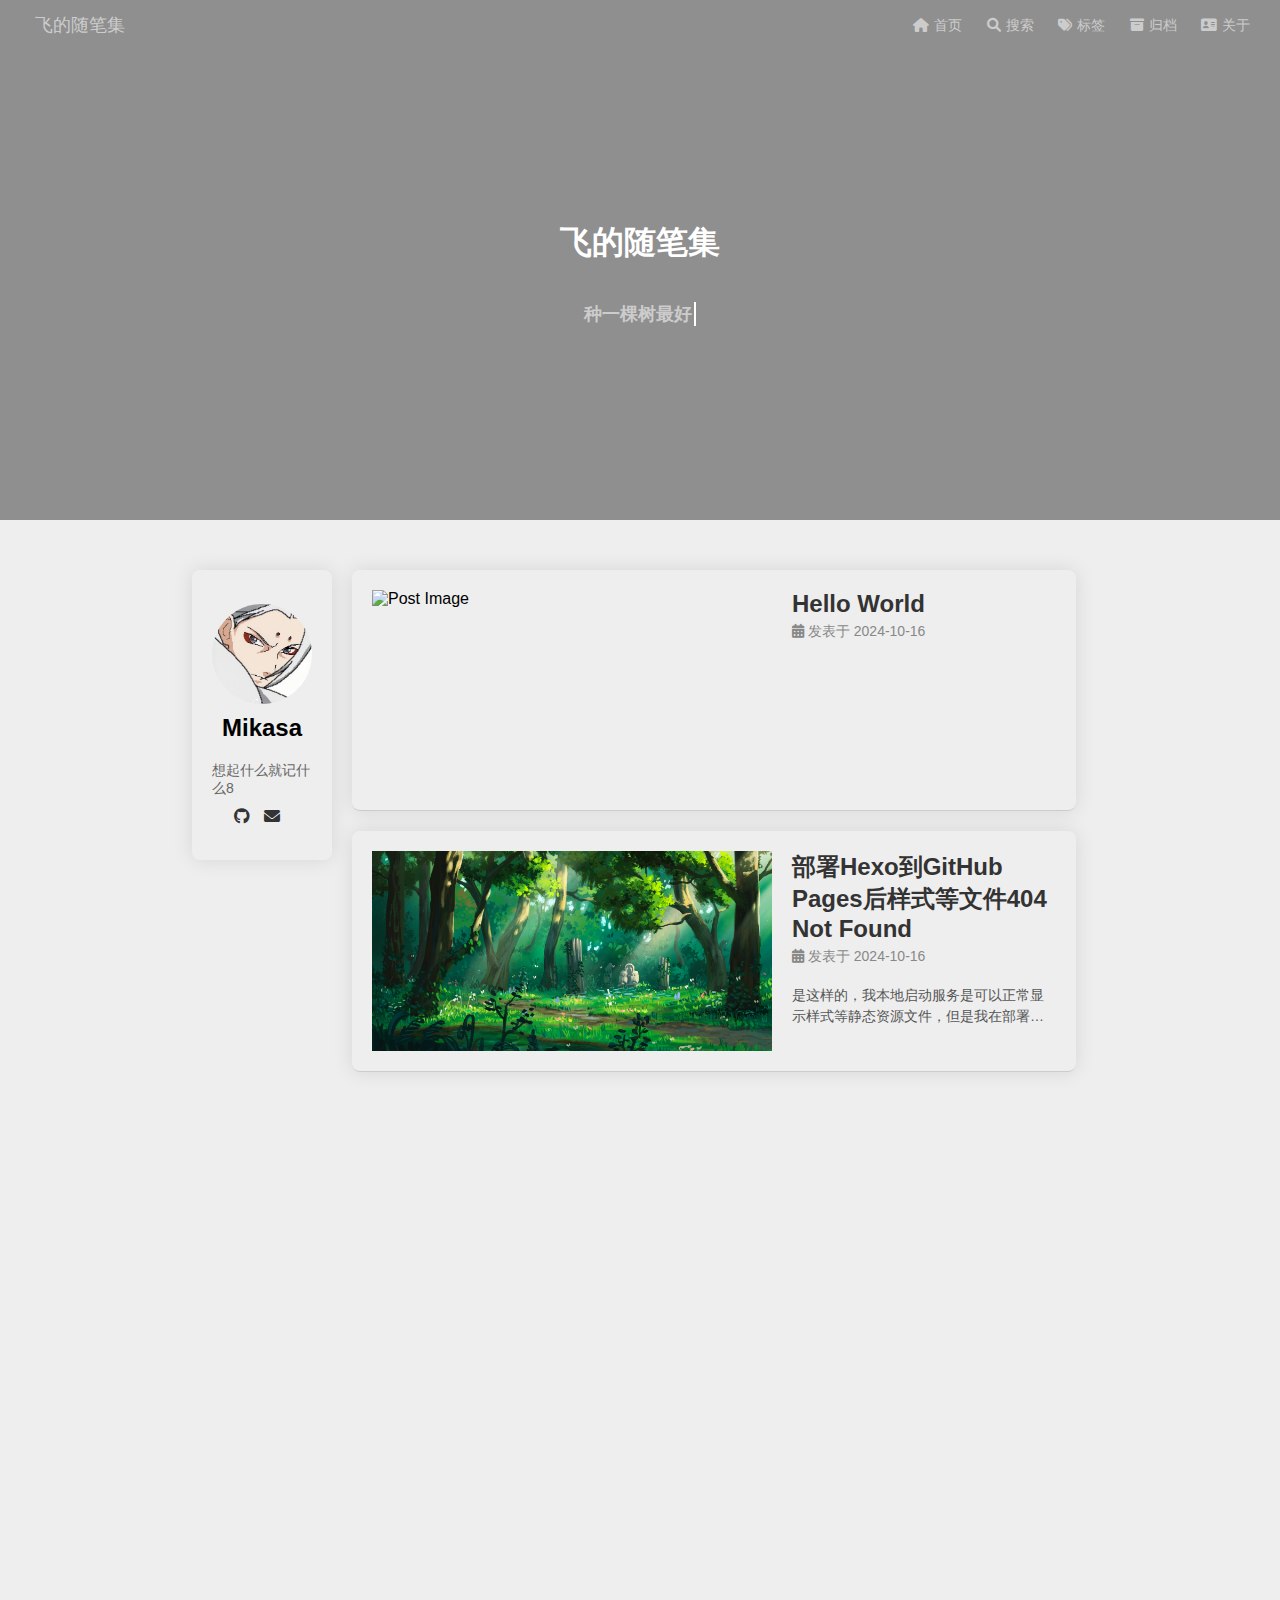
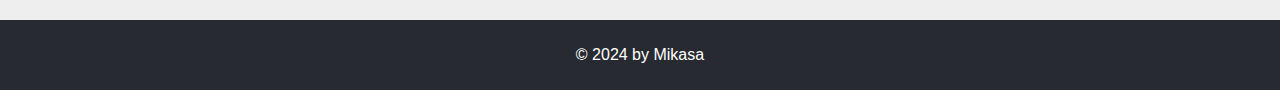
==== archives/index.html @ 3fba9f54 "Site updated: 2024-10-17 23:26:49" ====
<!DOCTYPE html>
<html lang="en">
  <head>
    <meta charset="UTF-8" />
    <meta name="viewport" content="width=device-width, initial-scale=1.0" />
    <title>飞的随笔集</title>
    <link rel="stylesheet" href="https://sunxiaofel.github.io/my-blog/css/style.css" />
    <link
      rel="icon"
      type="image/x-icon"
      href="https://sunxiaofel.github.io/my-blog/favicon.ico"
    />
    <link
      rel="stylesheet"
      href="https://cdnjs.cloudflare.com/ajax/libs/font-awesome/6.0.0-beta3/css/all.min.css"
    />
    <link
      rel="stylesheet"
      href="//cdnjs.cloudflare.com/ajax/libs/highlight.js/11.7.0/styles/default.min.css"
    />
    <script
      async
      src="//cdnjs.cloudflare.com/ajax/libs/highlight.js/11.7.0/highlight.min.js"
    ></script>
  <meta name="generator" content="Hexo 7.3.0"></head>
  <body>
    <header

  style="background-image:  url('https://sunxiaofel.github.io/my-blog/images/banner.png') ;">
  <nav>
    <a href="/" class="leftText">
      飞的随笔集
    </a>
    <div class="nav-bar">
      <a href="/"> <i class="fa-solid fa-house"></i>首页</a>
      <a href="/"><i class="fa-solid fa-magnifying-glass"></i>搜索</a>
      <a href="/"><i class="fa-solid fa-tags"></i>标签</a>
      <a href="/"><i class="fa-solid fa-box-archive"></i>归档</a>
      <a href="/"><i class="fa-solid fa-address-card"></i>关于</a>
      <!-- <a href="/">朋友圈</a> -->
    </div>
  </nav>

  <div class="text">
    <!-- <h1>飞的随笔集</h1> -->
    <h1 class="header-title">
      
            飞的随笔集
              
    </h1>
    <p class="post-date">
      

            
    </p>

    
      <h2 class="typewriter"></h2>
      


  </div>
  <script>
    const texts = [
      "种一棵树最好的时间是十年前 其次是现在",
      "无人扶我青云志 我自踏雪至山巅！",
      "欢迎您来到飞的小🛖",
      "愿你灿烂盛大 人生万路总开花！",
    ];
    const typingSpeed = 150; // 打字速度（毫秒）
    const deletingSpeed = 50; // 删除速度（毫秒）
    let currentTextIndex = 0; // 当前句子索引
    let charIndex = 0; // 当前字符索引
    let isDeleting = false; // 是否正在删除
    const typewriterDiv = document.querySelector(".typewriter");

    function typeWriter() {
      const currentText = texts[currentTextIndex];

      if (!isDeleting) {
        // 打字效果
        if (charIndex < currentText.length) {
          typewriterDiv.classList.remove("blink");
          typewriterDiv.textContent += currentText.charAt(charIndex);
          charIndex++;
          setTimeout(typeWriter, typingSpeed); // 继续打字
        } else {
          // 完成后开始删除
          typewriterDiv.classList.add("blink");
          isDeleting = true;
          setTimeout(typeWriter, 1000); // 等待一秒后开始删除
        }
      } else {
        typewriterDiv.classList.remove("blink");
        // 删除效果
        if (charIndex > 0) {
          typewriterDiv.textContent = currentText.substring(0, charIndex - 1);
          charIndex--;
          setTimeout(typeWriter, deletingSpeed); // 继续删除
        } else {
          typewriterDiv.classList.add("blink");
          // 删除完成，切换到下一句话
          isDeleting = false;
          currentTextIndex = (currentTextIndex + 1) % texts.length; // 循环到下一句话
          setTimeout(typeWriter, 500); // 等待一段时间后重新开始打字
        }
      }
    }

    // 启动打字机效果
    typewriterDiv && typeWriter();
  </script>
</header>

    <main>
      <!-- 左侧个人信息介绍 -->
      <div class="sidebar">
        <img src="https://sunxiaofel.github.io/my-blog/images/avatar.jpg" alt="头像" />
        <h2>Mikasa</h2>
        <p>想起什么就记什么8</p>
        <div class="icons">
          <a href="https://github.com/sunxiaofel" target="_blank"
            ><i class="fab fa-github"></i
          ></a>
          <a href="mailto:sunxiaofei1422@gmail.com"
            ><i class="fas fa-envelope"></i
          ></a>
        </div>
      </div>

      <!-- 右侧帖子展示 -->
      <div class="post-list">
        
        <div class="post">
          <div class="post-image">
            <!-- 这里假设每篇文章的特色图片在post.front-matter中 -->
            
            <img src="https://sunxiaofel.github.io/my-blog/images/hello-world-banner.png" alt="Post Image" />
            
          </div>
          <div class="post-content">
            <h2 class="post-title">
              <a target="_blank" rel="noopener" href="https://sunxiaofel.github.io/my-blog/2024/10/16/hello-world/">Hello World</a>
            </h2>
            <p class="post-date">
              <i class="fa-solid fa-calendar-days"></i>
              发表于 2024-10-16
            </p>
            <p class="post-excerpt"></p>
          </div>
        </div>
        
        <div class="post">
          <div class="post-image">
            <!-- 这里假设每篇文章的特色图片在post.front-matter中 -->
            
            <img src="https://sunxiaofel.github.io/my-blog/images/deploy-hexo-banner.jpg" alt="Post Image" />
            
          </div>
          <div class="post-content">
            <h2 class="post-title">
              <a target="_blank" rel="noopener" href="https://sunxiaofel.github.io/my-blog/2024/10/16/%E9%83%A8%E7%BD%B2Hexo%E5%88%B0Github-Pages%E5%90%8E%E6%A0%B7%E5%BC%8F%E7%AD%89%E6%96%87%E4%BB%B6404-Not-Found/">部署Hexo到GitHub Pages后样式等文件404 Not Found</a>
            </h2>
            <p class="post-date">
              <i class="fa-solid fa-calendar-days"></i>
              发表于 2024-10-16
            </p>
            <p class="post-excerpt">是这样的，我本地启动服务是可以正常显示样式等静态资源文件，但是我在部署到 GitHub Pages 之后使用在线链接访问我的博客之后，控制台出现很多条报错，就是静态资源找不到，那么很有就是根路径配置错误原因造成的。</p>
          </div>
        </div>
        
      </div>
    </main>

    <footer>
  <p>&copy; 2024 by Mikasa</p>
</footer>

    <script src="https://sunxiaofel.github.io/my-blog/js/script.js"></script>
  </body>
</html>
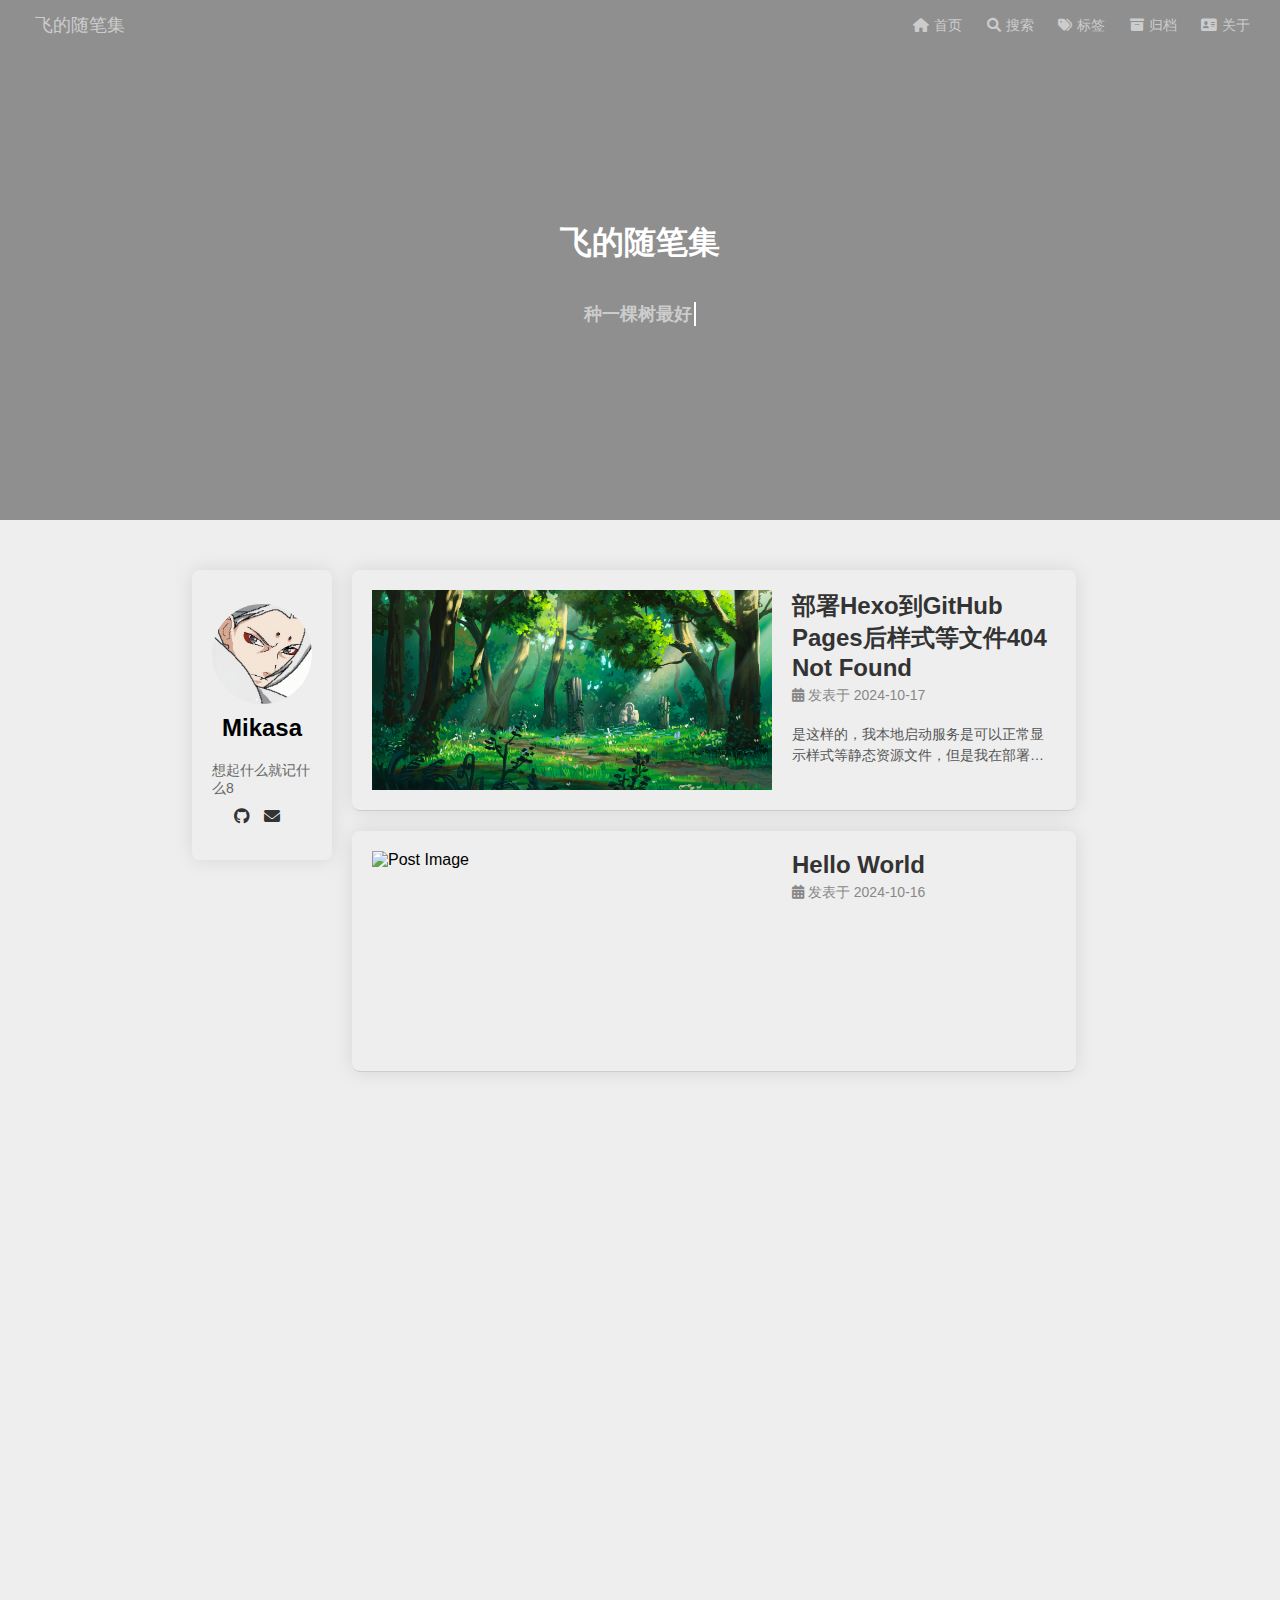
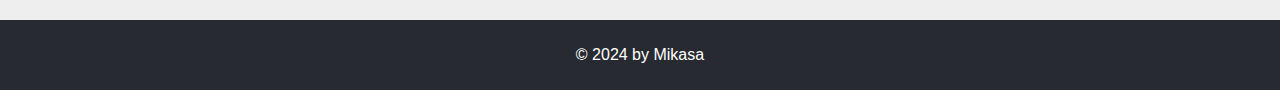
==== commit 9b295b1a: "Site updated: 2024-10-18 10:43:55" ====
--- a/archives/index.html
+++ b/archives/index.html
@@ -14,14 +14,6 @@
       rel="stylesheet"
       href="https://cdnjs.cloudflare.com/ajax/libs/font-awesome/6.0.0-beta3/css/all.min.css"
     />
-    <link
-      rel="stylesheet"
-      href="//cdnjs.cloudflare.com/ajax/libs/highlight.js/11.7.0/styles/default.min.css"
-    />
-    <script
-      async
-      src="//cdnjs.cloudflare.com/ajax/libs/highlight.js/11.7.0/highlight.min.js"
-    ></script>
   <meta name="generator" content="Hexo 7.3.0"></head>
   <body>
     <header
@@ -63,7 +55,7 @@
   <script>
     const texts = [
       "种一棵树最好的时间是十年前 其次是现在",
-      "无人扶我青云志 我自踏雪至山巅！",
+      // "无人扶我青云志 我自踏雪至山巅！",
       "欢迎您来到飞的小🛖",
       "愿你灿烂盛大 人生万路总开花！",
     ];
@@ -135,6 +127,25 @@
           <div class="post-image">
             <!-- 这里假设每篇文章的特色图片在post.front-matter中 -->
             
+            <img src="https://sunxiaofel.github.io/my-blog/images/deploy-hexo-banner.jpg" alt="Post Image" />
+            
+          </div>
+          <div class="post-content">
+            <h2 class="post-title">
+              <a target="_blank" rel="noopener" href="https://sunxiaofel.github.io/my-blog/2024/10/17/%E9%83%A8%E7%BD%B2Hexo%E5%88%B0Github-Pages%E5%90%8E%E6%A0%B7%E5%BC%8F%E7%AD%89%E6%96%87%E4%BB%B6404-Not-Found/">部署Hexo到GitHub Pages后样式等文件404 Not Found</a>
+            </h2>
+            <p class="post-date">
+              <i class="fa-solid fa-calendar-days"></i>
+              发表于 2024-10-17
+            </p>
+            <p class="post-excerpt">是这样的，我本地启动服务是可以正常显示样式等静态资源文件，但是我在部署到 GitHub Pages 之后使用在线链接访问我的博客之后，控制台出现很多条报错，就是静态资源找不到，那么很有就是根路径配置错误原因造成的。</p>
+          </div>
+        </div>
+        
+        <div class="post">
+          <div class="post-image">
+            <!-- 这里假设每篇文章的特色图片在post.front-matter中 -->
+            
             <img src="https://sunxiaofel.github.io/my-blog/images/hello-world-banner.png" alt="Post Image" />
             
           </div>
@@ -150,25 +161,6 @@
           </div>
         </div>
         
-        <div class="post">
-          <div class="post-image">
-            <!-- 这里假设每篇文章的特色图片在post.front-matter中 -->
-            
-            <img src="https://sunxiaofel.github.io/my-blog/images/deploy-hexo-banner.jpg" alt="Post Image" />
-            
-          </div>
-          <div class="post-content">
-            <h2 class="post-title">
-              <a target="_blank" rel="noopener" href="https://sunxiaofel.github.io/my-blog/2024/10/16/%E9%83%A8%E7%BD%B2Hexo%E5%88%B0Github-Pages%E5%90%8E%E6%A0%B7%E5%BC%8F%E7%AD%89%E6%96%87%E4%BB%B6404-Not-Found/">部署Hexo到GitHub Pages后样式等文件404 Not Found</a>
-            </h2>
-            <p class="post-date">
-              <i class="fa-solid fa-calendar-days"></i>
-              发表于 2024-10-16
-            </p>
-            <p class="post-excerpt">是这样的，我本地启动服务是可以正常显示样式等静态资源文件，但是我在部署到 GitHub Pages 之后使用在线链接访问我的博客之后，控制台出现很多条报错，就是静态资源找不到，那么很有就是根路径配置错误原因造成的。</p>
-          </div>
-        </div>
-        
       </div>
     </main>
 
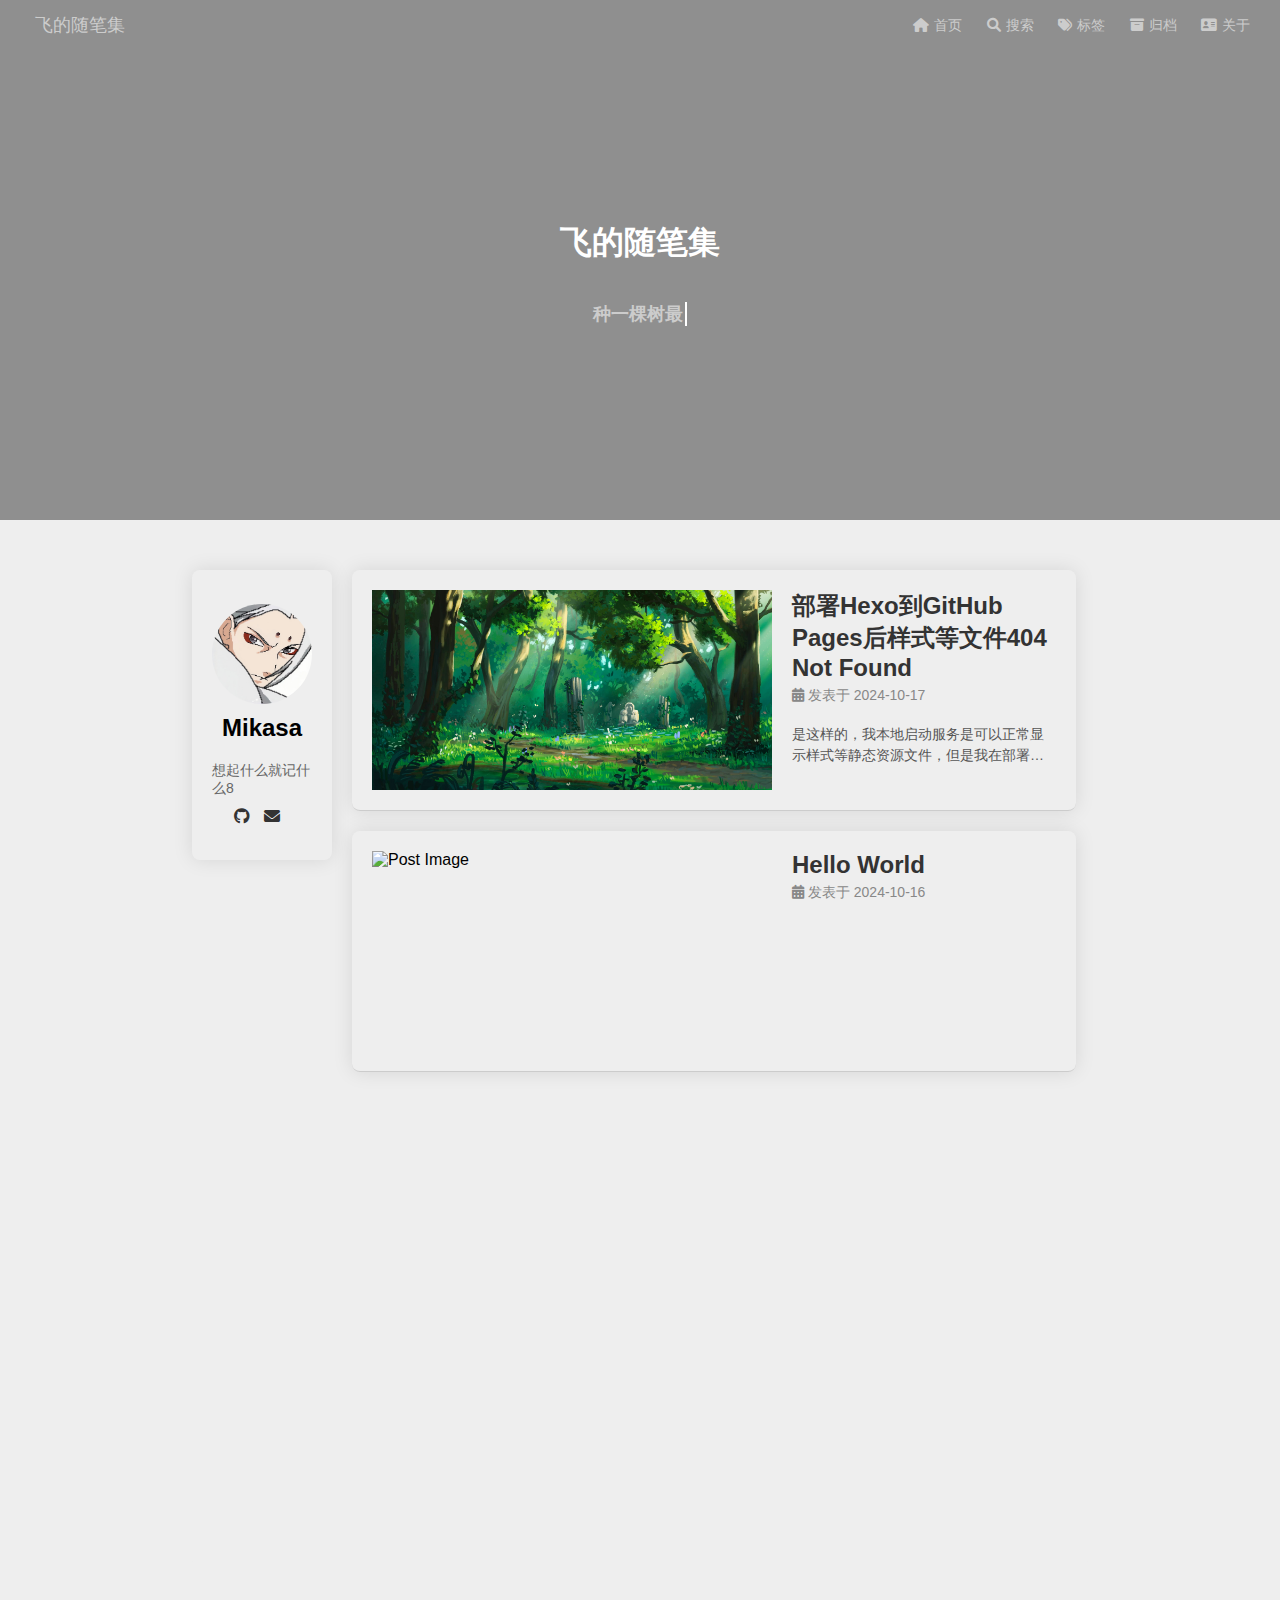
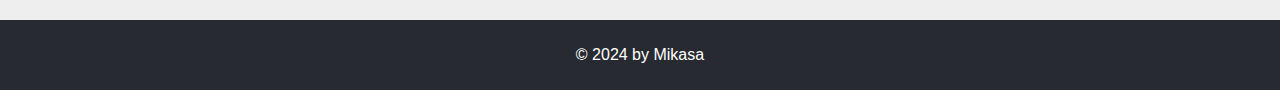
==== commit 9cf693af: "Site updated: 2024-10-18 11:12:07" ====
--- a/archives/index.html
+++ b/archives/index.html
@@ -17,40 +17,44 @@
   <meta name="generator" content="Hexo 7.3.0"></head>
   <body>
     <header
-
-  style="background-image:  url('https://sunxiaofel.github.io/my-blog/images/banner.png') ;">
+  style="background-image:  url('https://sunxiaofel.github.io/my-blog/images/banner.png') ;"
+>
   <nav>
-    <a href="/" class="leftText">
+    <a target="_self" href="https://sunxiaofel.github.io/my-blog/" class="leftText">
       飞的随笔集
     </a>
     <div class="nav-bar">
-      <a href="/"> <i class="fa-solid fa-house"></i>首页</a>
-      <a href="/"><i class="fa-solid fa-magnifying-glass"></i>搜索</a>
-      <a href="/"><i class="fa-solid fa-tags"></i>标签</a>
-      <a href="/"><i class="fa-solid fa-box-archive"></i>归档</a>
-      <a href="/"><i class="fa-solid fa-address-card"></i>关于</a>
-      <!-- <a href="/">朋友圈</a> -->
+      <a target="_self" href="https://sunxiaofel.github.io/my-blog/">
+        <i class="fa-solid fa-house"></i>首页</a
+      >
+      <a target="_self" href="https://sunxiaofel.github.io/my-blog/"
+        ><i class="fa-solid fa-magnifying-glass"></i>搜索</a
+      >
+      <a target="_self" href="https://sunxiaofel.github.io/my-blog/"
+        ><i class="fa-solid fa-tags"></i>标签</a
+      >
+      <a target="_self" href="https://sunxiaofel.github.io/my-blog/"
+        ><i class="fa-solid fa-box-archive"></i>归档</a
+      >
+      <a target="_self" href="https://sunxiaofel.github.io/my-blog/"
+        ><i class="fa-solid fa-address-card"></i>关于</a
+      >
+      <!-- <a target="_self" href="https://sunxiaofel.github.io/my-blog/">朋友圈</a> -->
     </div>
   </nav>
 
   <div class="text">
     <!-- <h1>飞的随笔集</h1> -->
     <h1 class="header-title">
-      
-            飞的随笔集
-              
+       飞的随笔集 
     </h1>
     <p class="post-date">
-      
-
-            
+       
     </p>
 
     
-      <h2 class="typewriter"></h2>
-      
-
-
+    <h2 class="typewriter"></h2>
+    
   </div>
   <script>
     const texts = [
@@ -104,6 +108,7 @@
   </script>
 </header>
 
+
     <main>
       <!-- 左侧个人信息介绍 -->
       <div class="sidebar">
@@ -111,10 +116,10 @@
         <h2>Mikasa</h2>
         <p>想起什么就记什么8</p>
         <div class="icons">
-          <a href="https://github.com/sunxiaofel" target="_blank"
+          <a target="_self" href="https://github.com/sunxiaofel"
             ><i class="fab fa-github"></i
           ></a>
-          <a href="mailto:sunxiaofei1422@gmail.com"
+          <a target="_self" href="mailto:sunxiaofei1422@gmail.com"
             ><i class="fas fa-envelope"></i
           ></a>
         </div>
@@ -132,7 +137,9 @@
           </div>
           <div class="post-content">
             <h2 class="post-title">
-              <a target="_blank" rel="noopener" href="https://sunxiaofel.github.io/my-blog/2024/10/17/%E9%83%A8%E7%BD%B2Hexo%E5%88%B0Github-Pages%E5%90%8E%E6%A0%B7%E5%BC%8F%E7%AD%89%E6%96%87%E4%BB%B6404-Not-Found/">部署Hexo到GitHub Pages后样式等文件404 Not Found</a>
+              <a target="_self" href="https://sunxiaofel.github.io/my-blog/2024/10/17/%E9%83%A8%E7%BD%B2Hexo%E5%88%B0Github-Pages%E5%90%8E%E6%A0%B7%E5%BC%8F%E7%AD%89%E6%96%87%E4%BB%B6404-Not-Found/"
+                >部署Hexo到GitHub Pages后样式等文件404 Not Found</a
+              >
             </h2>
             <p class="post-date">
               <i class="fa-solid fa-calendar-days"></i>
@@ -151,7 +158,9 @@
           </div>
           <div class="post-content">
             <h2 class="post-title">
-              <a target="_blank" rel="noopener" href="https://sunxiaofel.github.io/my-blog/2024/10/16/hello-world/">Hello World</a>
+              <a target="_self" href="https://sunxiaofel.github.io/my-blog/2024/10/16/hello-world/"
+                >Hello World</a
+              >
             </h2>
             <p class="post-date">
               <i class="fa-solid fa-calendar-days"></i>
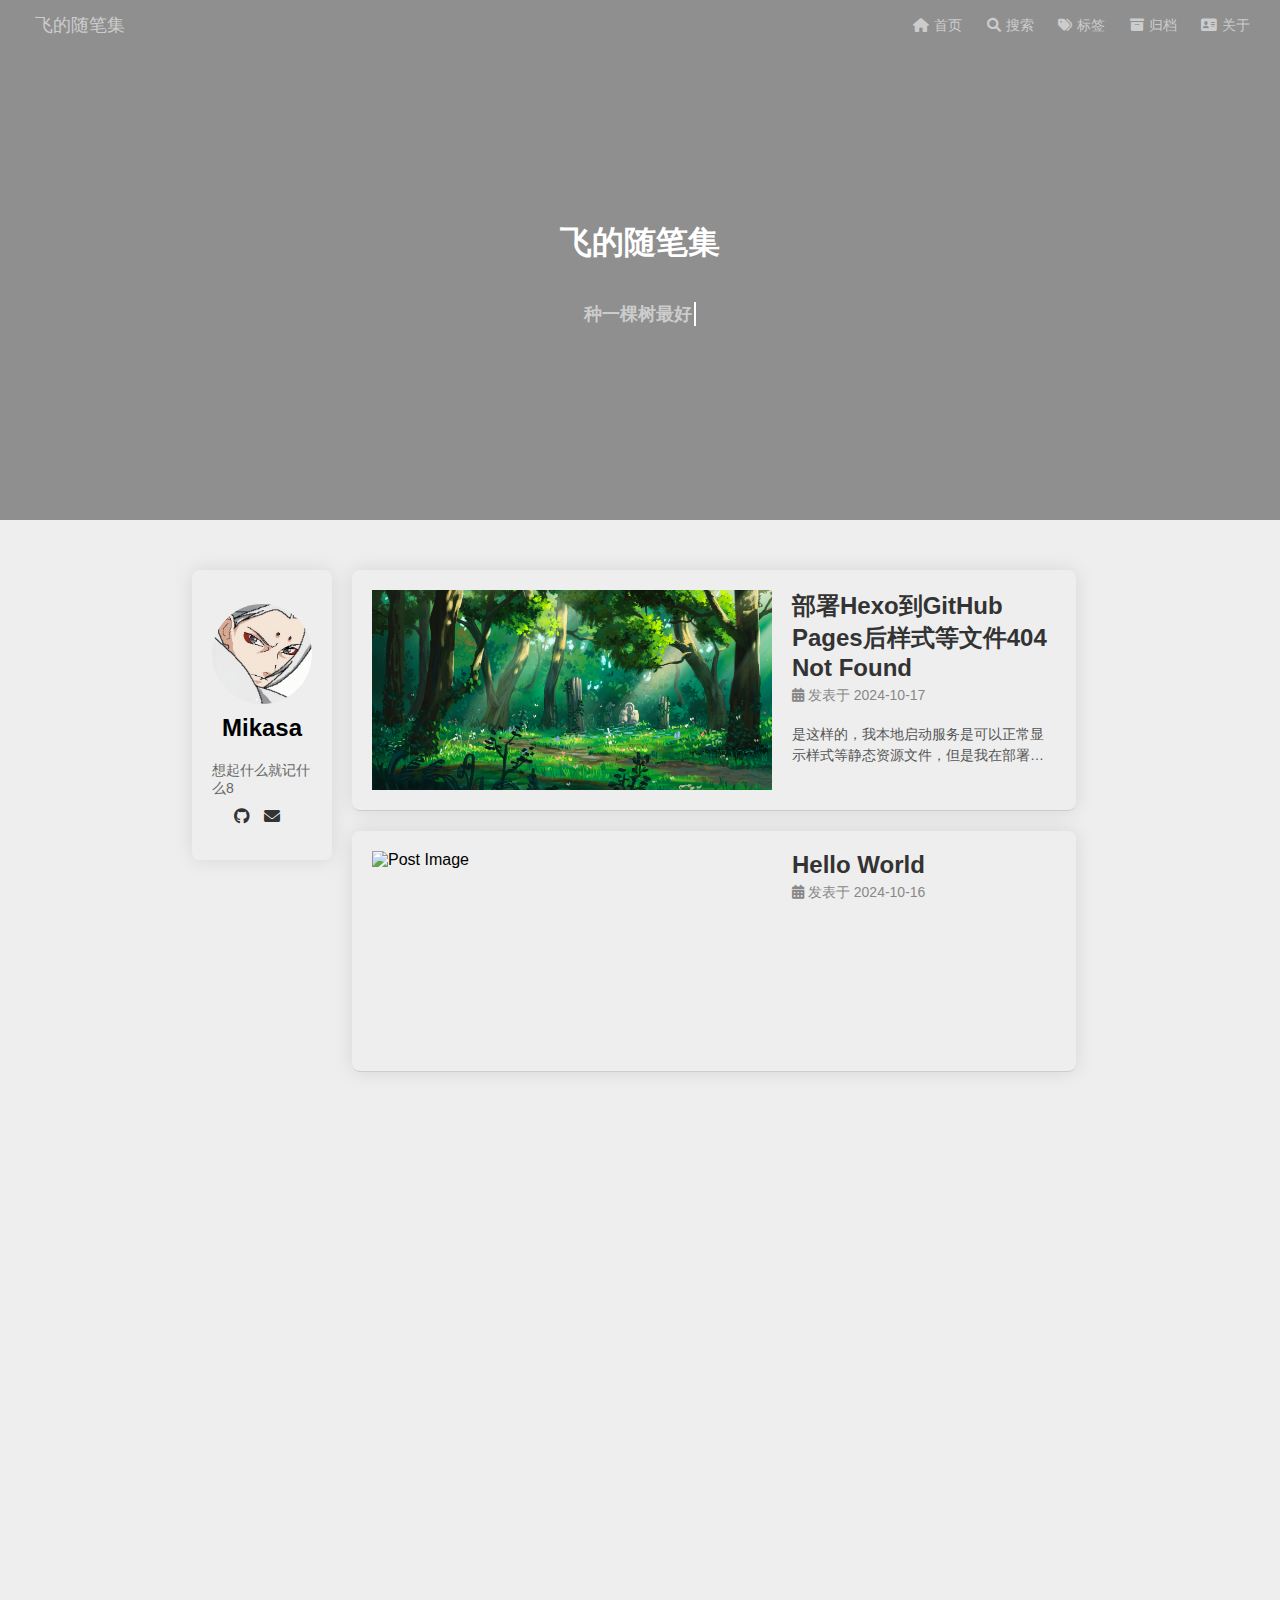
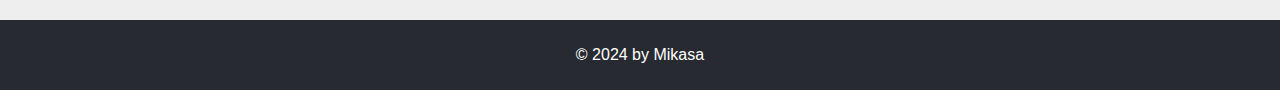
==== commit 02b56b97: "Site updated: 2024-10-18 12:39:35" ====
--- a/archives/index.html
+++ b/archives/index.html
@@ -60,7 +60,7 @@
     const texts = [
       "种一棵树最好的时间是十年前 其次是现在",
       // "无人扶我青云志 我自踏雪至山巅！",
-      "欢迎您来到飞的小🛖",
+      "欢迎您来到飞的小屋",
       "愿你灿烂盛大 人生万路总开花！",
     ];
     const typingSpeed = 150; // 打字速度（毫秒）
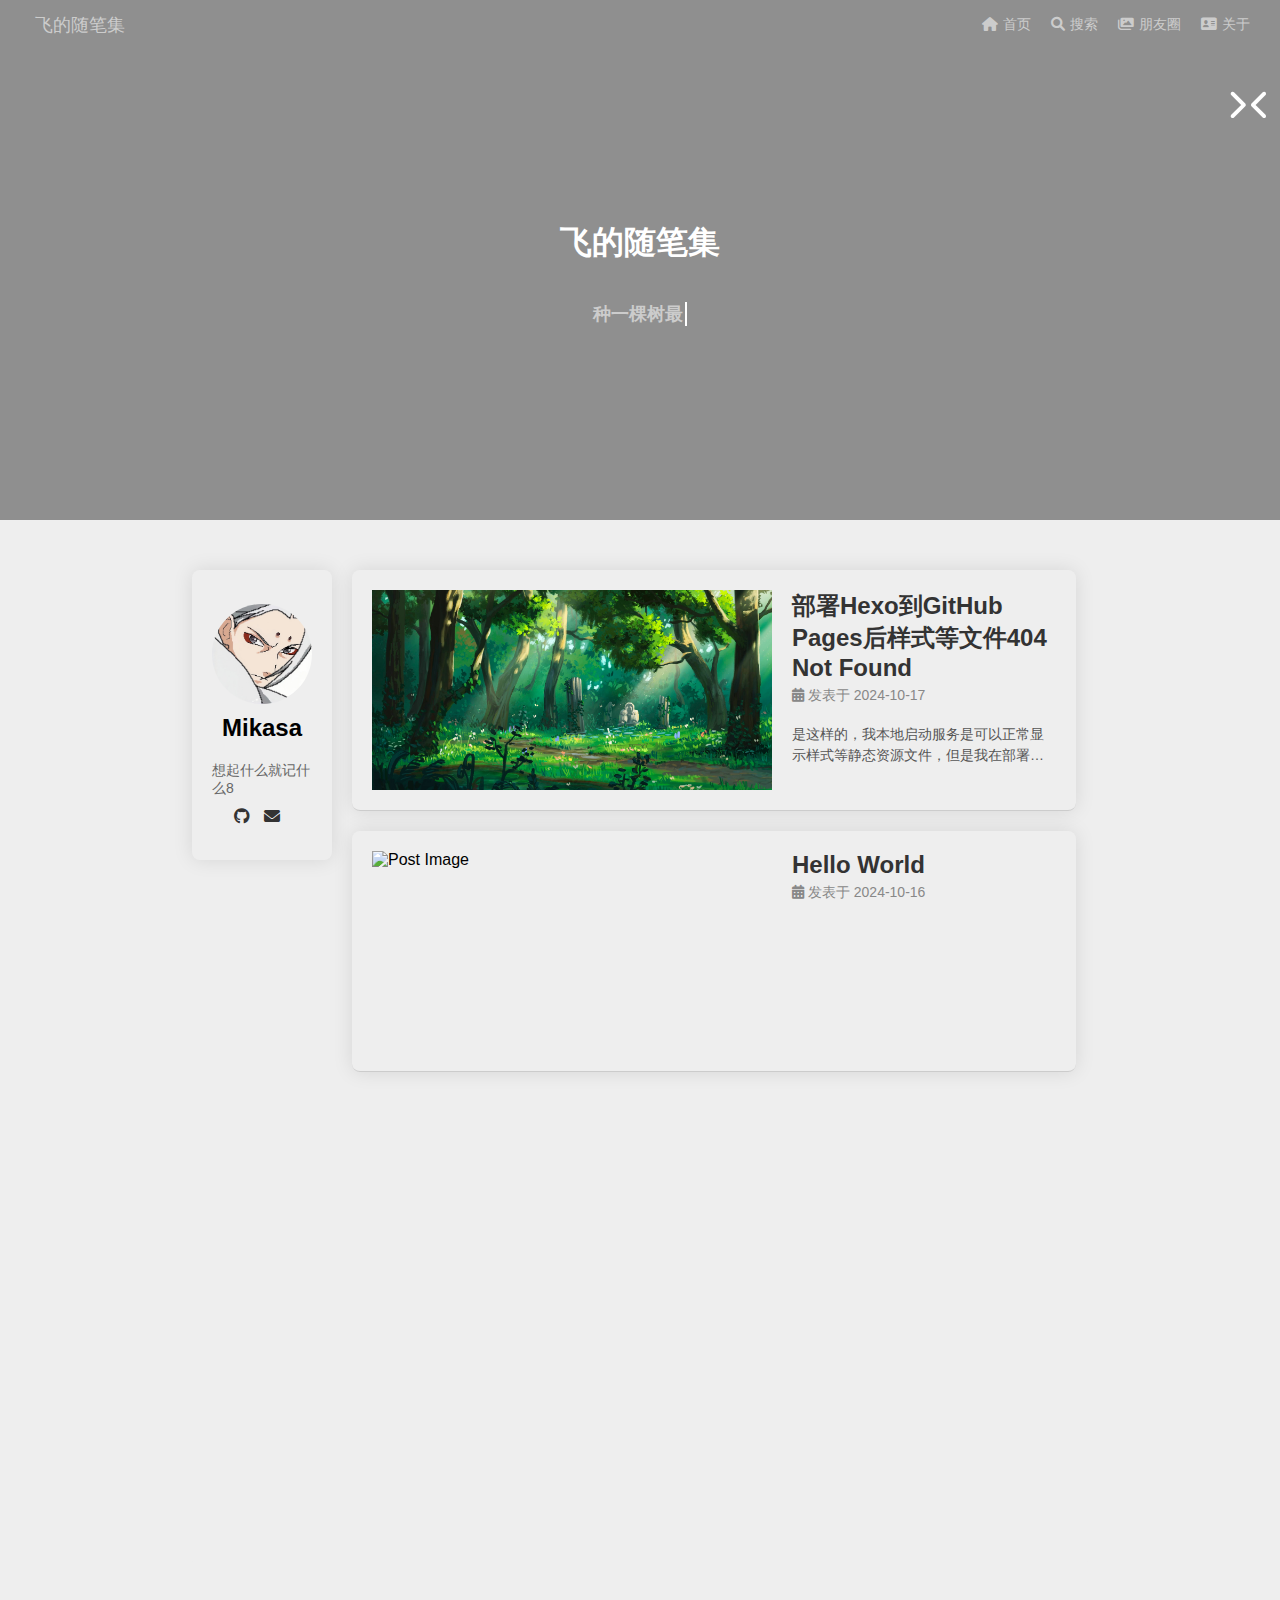
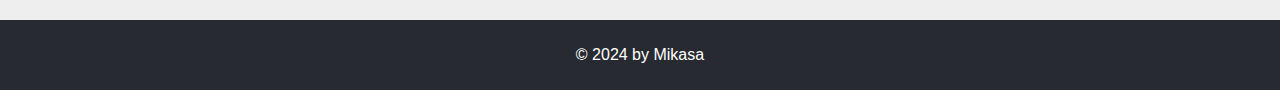
==== commit eea6ca44: "Site updated: 2024-10-18 21:03:15" ====
--- a/archives/index.html
+++ b/archives/index.html
@@ -14,6 +14,10 @@
       rel="stylesheet"
       href="https://cdnjs.cloudflare.com/ajax/libs/font-awesome/6.0.0-beta3/css/all.min.css"
     />
+    <link
+      rel="stylesheet"
+      href="https://cdnjs.cloudflare.com/ajax/libs/aplayer/1.10.1/APlayer.min.css"
+    />
   <meta name="generator" content="Hexo 7.3.0"></head>
   <body>
     <header
@@ -31,15 +35,11 @@
         ><i class="fa-solid fa-magnifying-glass"></i>搜索</a
       >
       <a target="_self" href="https://sunxiaofel.github.io/my-blog/"
-        ><i class="fa-solid fa-tags"></i>标签</a
-      >
-      <a target="_self" href="https://sunxiaofel.github.io/my-blog/"
-        ><i class="fa-solid fa-box-archive"></i>归档</a
+        ><i class="fa-solid fa-images"></i>朋友圈</a
       >
       <a target="_self" href="https://sunxiaofel.github.io/my-blog/"
         ><i class="fa-solid fa-address-card"></i>关于</a
       >
-      <!-- <a target="_self" href="https://sunxiaofel.github.io/my-blog/">朋友圈</a> -->
     </div>
   </nav>
 
@@ -55,7 +55,18 @@
     
     <h2 class="typewriter"></h2>
     
+
+    <div class="aplayerParent">
+      <i
+        class="fa-solid fa-chevron-right right-icon"
+        onclick="hiddenAplayer()"
+      ></i>
+      <div id="aplayer"></div>
+      <i class="fa-solid fa-chevron-left left-icon" onclick="showAplayer()"></i>
+    </div>
   </div>
+  <script src="https://cdnjs.cloudflare.com/ajax/libs/howler/2.2.3/howler.min.js"></script>
+  <script src="https://cdnjs.cloudflare.com/ajax/libs/aplayer/1.10.1/APlayer.min.js"></script>
   <script>
     const texts = [
       "种一棵树最好的时间是十年前 其次是现在",
@@ -105,6 +116,61 @@
 
     // 启动打字机效果
     typewriterDiv && typeWriter();
+
+    function toMusicCoverImgPath(coverImg) {
+      return `https://sunxiaofel.github.io/my-blog/images/` + coverImg;
+    }
+
+    function toMusicPath(music) {
+      return `https://sunxiaofel.github.io/my-blog/music/` + music;
+    }
+
+    let ap;
+    function musicFn() {
+      ap = new APlayer({
+        container: document.getElementById("aplayer"),
+        audio: [
+          {
+            name: "曾经是情侣（Live）",
+            artist: "梁博",
+            url: toMusicPath("梁博-曾经是情侣.mp3"),
+            cover: toMusicCoverImgPath("曾经是情侣封面.png"),
+          },
+          {
+            name: "曾经是情侣（Live）",
+            artist: "梁博",
+            url: toMusicPath("梁博-曾经是情侣.mp3"),
+            cover: toMusicCoverImgPath("曾经是情侣封面.png"),
+          },
+        ],
+        preload: "none", // 可选：设置为 'none' 来减少初始加载时间
+        listFolded: true, // 默认为 false，将其设置为 true
+        theme: "#97949", // 可选：设置主题颜色
+        autoplay: true,
+      });
+    }
+
+    musicFn();
+
+    const rightIcon = document.querySelector(".fa-chevron-right");
+    const leftIcon = document.querySelector(".fa-chevron-left");
+    const aplayer = document.querySelector(".aplayer");
+    const aplayerParent = document.querySelector(".aplayerParent");
+    leftIcon.style.display = "none";
+    function hiddenAplayer() {
+      rightIcon.style.display = "none";
+      // aplayer.style.display = "none";
+      ap.destroy();
+      aplayerParent.removeChild(aplayer);
+      leftIcon.style.display = "inline-block";
+    }
+    function showAplayer() {
+      aplayerParent.appendChild(aplayer);
+      musicFn();
+      rightIcon.style.display = "inline-block";
+      aplayer.style.display = "inline-block";
+      leftIcon.style.display = "none";
+    }
   </script>
 </header>
 
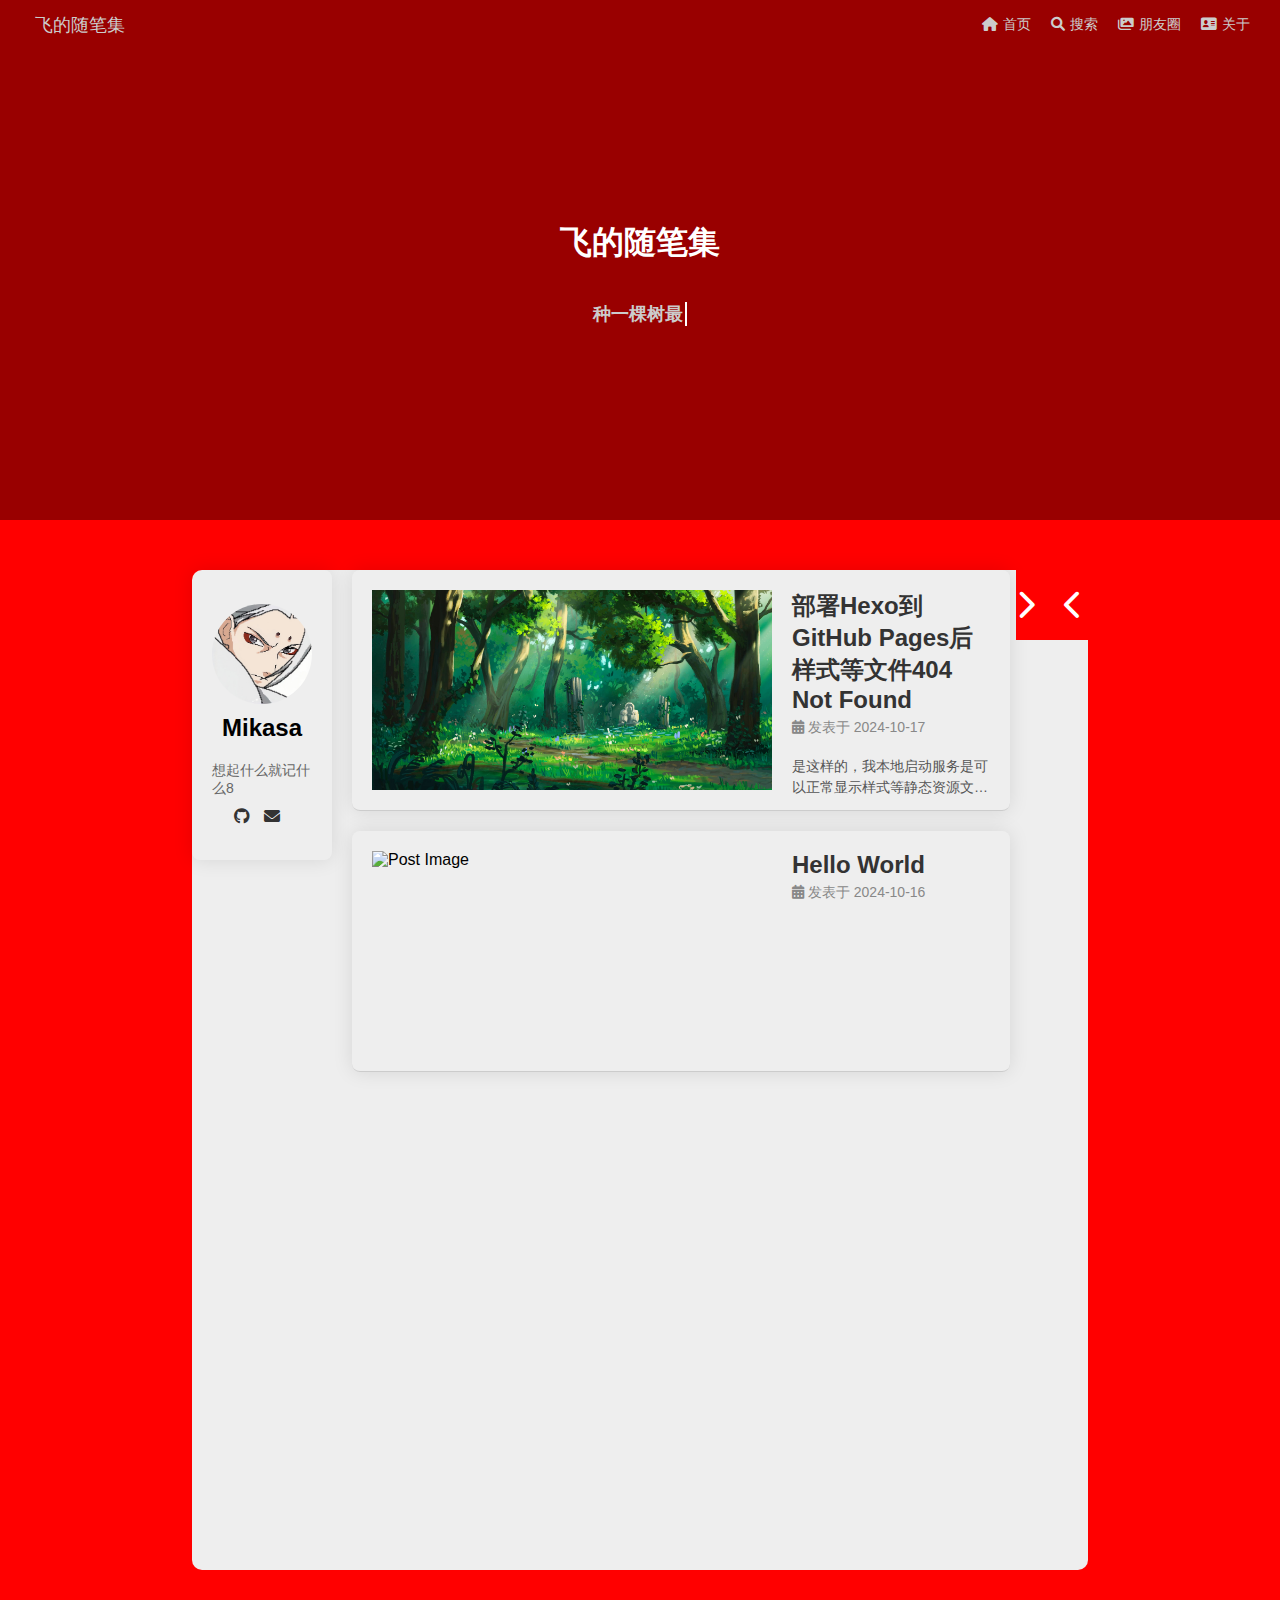
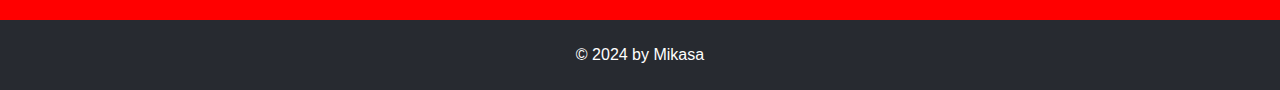
==== commit c76fdd8e: "Site updated: 2024-10-18 21:58:19" ====
--- a/archives/index.html
+++ b/archives/index.html
@@ -4,7 +4,6 @@
     <meta charset="UTF-8" />
     <meta name="viewport" content="width=device-width, initial-scale=1.0" />
     <title>飞的随笔集</title>
-    <link rel="stylesheet" href="https://sunxiaofel.github.io/my-blog/css/style.css" />
     <link
       rel="icon"
       type="image/x-icon"
@@ -14,10 +13,11 @@
       rel="stylesheet"
       href="https://cdnjs.cloudflare.com/ajax/libs/font-awesome/6.0.0-beta3/css/all.min.css"
     />
-    <link
+    <!-- <link
       rel="stylesheet"
       href="https://cdnjs.cloudflare.com/ajax/libs/aplayer/1.10.1/APlayer.min.css"
-    />
+    /> -->
+    <link rel="stylesheet" href="https://sunxiaofel.github.io/my-blog/css/style.css" />
   <meta name="generator" content="Hexo 7.3.0"></head>
   <body>
     <header
@@ -55,18 +55,8 @@
     
     <h2 class="typewriter"></h2>
     
-
-    <div class="aplayerParent">
-      <i
-        class="fa-solid fa-chevron-right right-icon"
-        onclick="hiddenAplayer()"
-      ></i>
-      <div id="aplayer"></div>
-      <i class="fa-solid fa-chevron-left left-icon" onclick="showAplayer()"></i>
-    </div>
   </div>
   <script src="https://cdnjs.cloudflare.com/ajax/libs/howler/2.2.3/howler.min.js"></script>
-  <script src="https://cdnjs.cloudflare.com/ajax/libs/aplayer/1.10.1/APlayer.min.js"></script>
   <script>
     const texts = [
       "种一棵树最好的时间是十年前 其次是现在",
@@ -116,61 +106,6 @@
 
     // 启动打字机效果
     typewriterDiv && typeWriter();
-
-    function toMusicCoverImgPath(coverImg) {
-      return `https://sunxiaofel.github.io/my-blog/images/` + coverImg;
-    }
-
-    function toMusicPath(music) {
-      return `https://sunxiaofel.github.io/my-blog/music/` + music;
-    }
-
-    let ap;
-    function musicFn() {
-      ap = new APlayer({
-        container: document.getElementById("aplayer"),
-        audio: [
-          {
-            name: "曾经是情侣（Live）",
-            artist: "梁博",
-            url: toMusicPath("梁博-曾经是情侣.mp3"),
-            cover: toMusicCoverImgPath("曾经是情侣封面.png"),
-          },
-          {
-            name: "曾经是情侣（Live）",
-            artist: "梁博",
-            url: toMusicPath("梁博-曾经是情侣.mp3"),
-            cover: toMusicCoverImgPath("曾经是情侣封面.png"),
-          },
-        ],
-        preload: "none", // 可选：设置为 'none' 来减少初始加载时间
-        listFolded: true, // 默认为 false，将其设置为 true
-        theme: "#97949", // 可选：设置主题颜色
-        autoplay: true,
-      });
-    }
-
-    musicFn();
-
-    const rightIcon = document.querySelector(".fa-chevron-right");
-    const leftIcon = document.querySelector(".fa-chevron-left");
-    const aplayer = document.querySelector(".aplayer");
-    const aplayerParent = document.querySelector(".aplayerParent");
-    leftIcon.style.display = "none";
-    function hiddenAplayer() {
-      rightIcon.style.display = "none";
-      // aplayer.style.display = "none";
-      ap.destroy();
-      aplayerParent.removeChild(aplayer);
-      leftIcon.style.display = "inline-block";
-    }
-    function showAplayer() {
-      aplayerParent.appendChild(aplayer);
-      musicFn();
-      rightIcon.style.display = "inline-block";
-      aplayer.style.display = "inline-block";
-      leftIcon.style.display = "none";
-    }
   </script>
 </header>
 
@@ -237,12 +172,95 @@
         </div>
         
       </div>
+      <!-- 音频播放器 -->
+      <div class="aplayerContainer">
+        <i
+          class="fa-solid fa-chevron-right right-icon"
+          onclick="hiddenAplayer()"
+        ></i>
+        <!-- <div id="aplayer"></div> -->
+        <i
+          class="fa-solid fa-chevron-left left-icon"
+          onclick="showAplayer()"
+        ></i>
+      </div>
+      <!--  -->
     </main>
 
     <footer>
   <p>&copy; 2024 by Mikasa</p>
 </footer>
+ 
+    <script>
+      // 禁止右键
+      // document.addEventListener("contextmenu", function (e) {
+      //   console.log(111);
+      //   e.preventDefault();
+      // });
+
+      // 禁止 F12 打开控制台
+      // document.onkeydown = function (e) {
+      //   if (e.key === "F12") {
+      //     e.preventDefault();
+      //     return false;
+      //   }
+      // };
+    </script>
+    
 
     <script src="https://sunxiaofel.github.io/my-blog/js/script.js"></script>
+    <script src="https://cdnjs.cloudflare.com/ajax/libs/aplayer/1.10.1/APlayer.min.js"></script>
+    <script>
+      function toMusicCoverImgPath(coverImg) {
+        return `https://sunxiaofel.github.io/my-blog/images/` + coverImg;
+      }
+
+      function toMusicPath(music) {
+        return `https://sunxiaofel.github.io/my-blog/music/` + music;
+      }
+
+      let ap;
+      console.log(toMusicPath("cjsql.mp3"));
+      console.log(toMusicCoverImgPath("cjsql.png"));
+
+      function musicFn() {
+        ap = new APlayer({
+          container: document.getElementById("aplayer"),
+          audio: [
+            {
+              name: "曾经是情侣（Live）",
+              artist: "梁博",
+              url: toMusicPath("cjsql.mp3"),
+              cover: toMusicCoverImgPath("cjsql.png"),
+            },
+          ],
+          preload: "none", // 可选：设置为 'none' 来减少初始加载时间
+          listFolded: true, // 默认为 false，将其设置为 true
+          theme: "#97949", // 可选：设置主题颜色
+          autoplay: true,
+        });
+      }
+
+      musicFn();
+
+      const rightIcon = document.querySelector(".fa-chevron-right");
+      const leftIcon = document.querySelector(".fa-chevron-left");
+      const aplayer = document.querySelector(".aplayer");
+      const aplayerParent = document.querySelector(".aplayerContainer");
+      leftIcon.style.display = "none";
+      function hiddenAplayer() {
+        rightIcon.style.display = "none";
+        ap.destroy();
+        aplayerParent.removeChild(aplayer);
+        leftIcon.style.display = "inline-block";
+      }
+      function showAplayer() {
+        aplayerParent.appendChild(aplayer);
+        musicFn();
+        rightIcon.style.display = "inline-block";
+        aplayer.style.display = "inline-block";
+        leftIcon.style.display = "none";
+      }
+    </script>
   </body>
 </html>
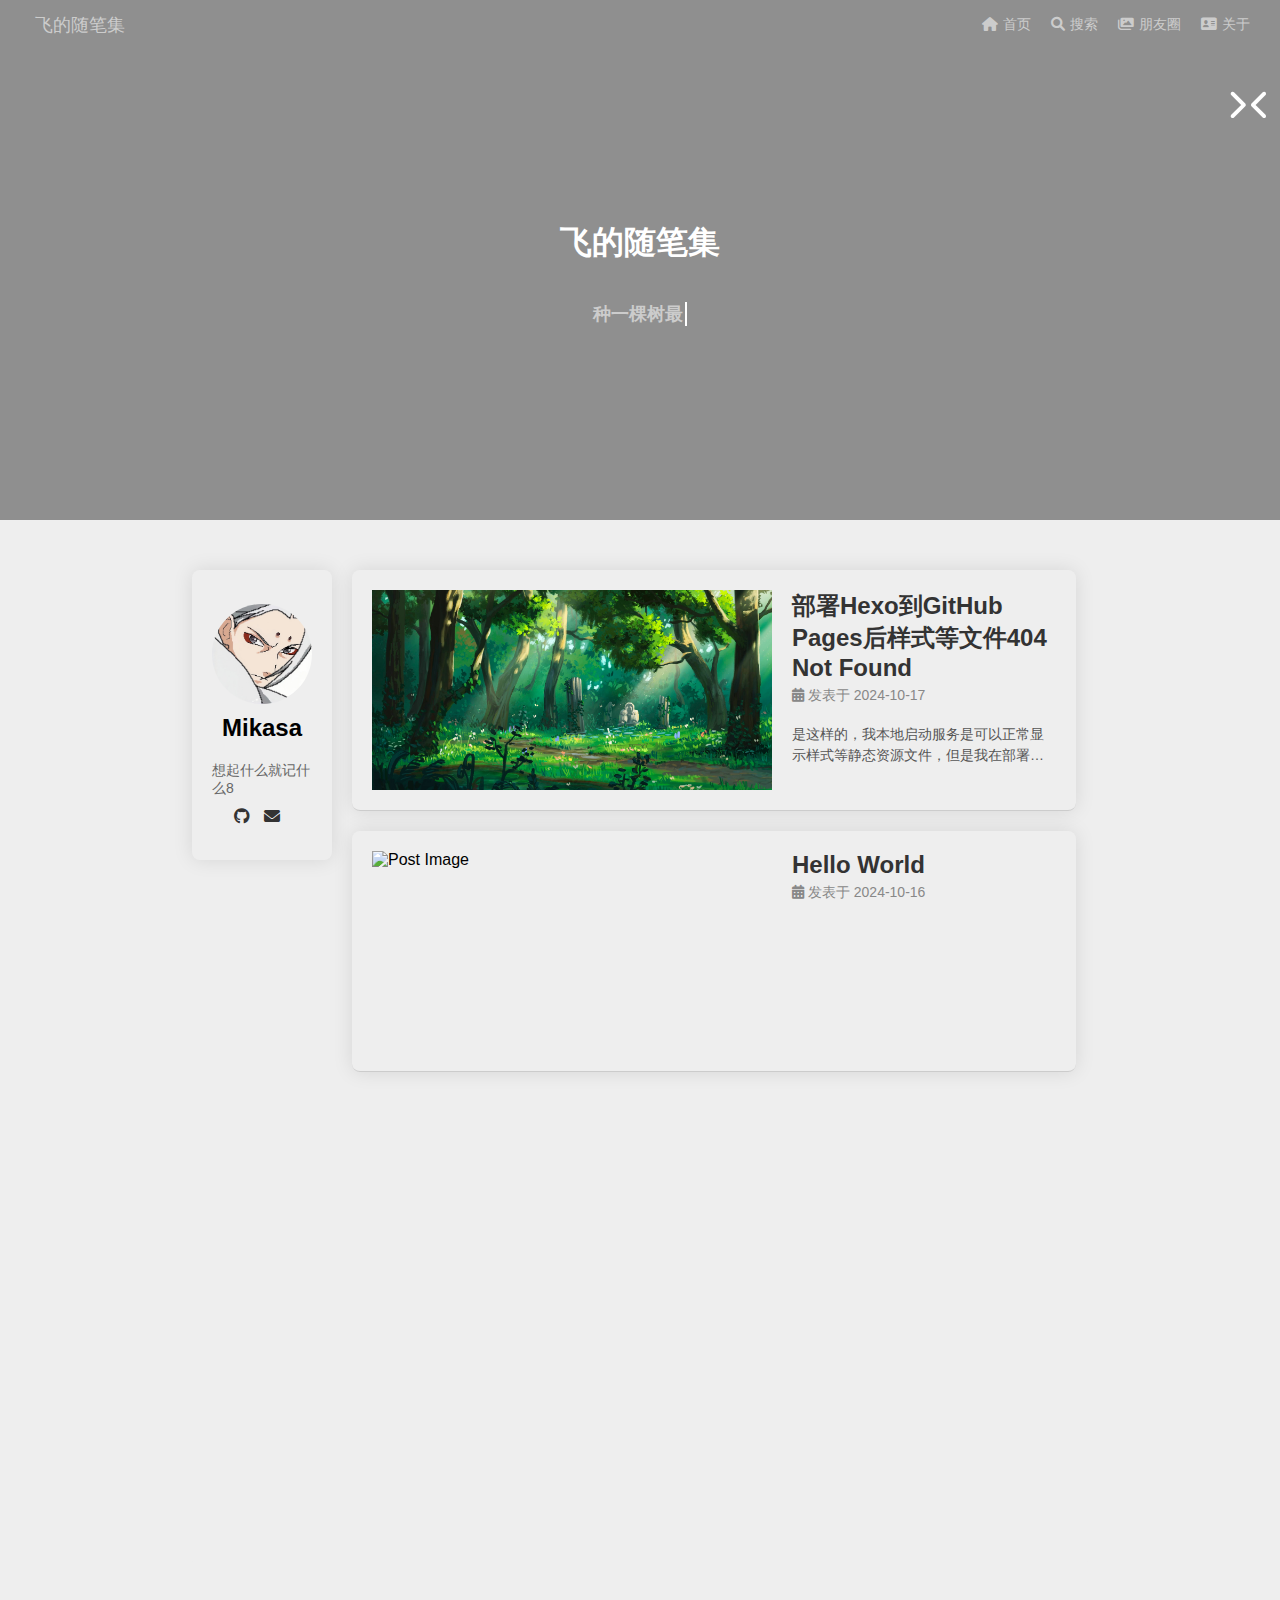
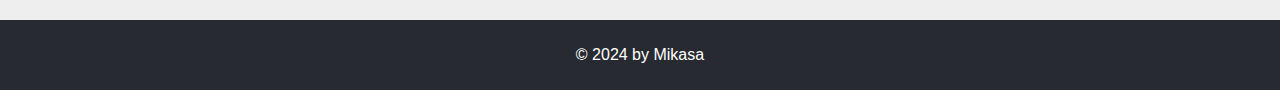
==== commit 051a14ee: "Site updated: 2024-10-18 21:58:35" ====
--- a/archives/index.html
+++ b/archives/index.html
@@ -4,6 +4,7 @@
     <meta charset="UTF-8" />
     <meta name="viewport" content="width=device-width, initial-scale=1.0" />
     <title>飞的随笔集</title>
+    <link rel="stylesheet" href="https://sunxiaofel.github.io/my-blog/css/style.css" />
     <link
       rel="icon"
       type="image/x-icon"
@@ -13,11 +14,10 @@
       rel="stylesheet"
       href="https://cdnjs.cloudflare.com/ajax/libs/font-awesome/6.0.0-beta3/css/all.min.css"
     />
-    <!-- <link
+    <link
       rel="stylesheet"
       href="https://cdnjs.cloudflare.com/ajax/libs/aplayer/1.10.1/APlayer.min.css"
-    /> -->
-    <link rel="stylesheet" href="https://sunxiaofel.github.io/my-blog/css/style.css" />
+    />
   <meta name="generator" content="Hexo 7.3.0"></head>
   <body>
     <header
@@ -55,8 +55,18 @@
     
     <h2 class="typewriter"></h2>
     
+
+    <div class="aplayerParent">
+      <i
+        class="fa-solid fa-chevron-right right-icon"
+        onclick="hiddenAplayer()"
+      ></i>
+      <div id="aplayer"></div>
+      <i class="fa-solid fa-chevron-left left-icon" onclick="showAplayer()"></i>
+    </div>
   </div>
   <script src="https://cdnjs.cloudflare.com/ajax/libs/howler/2.2.3/howler.min.js"></script>
+  <script src="https://cdnjs.cloudflare.com/ajax/libs/aplayer/1.10.1/APlayer.min.js"></script>
   <script>
     const texts = [
       "种一棵树最好的时间是十年前 其次是现在",
@@ -106,6 +116,58 @@
 
     // 启动打字机效果
     typewriterDiv && typeWriter();
+
+    function toMusicCoverImgPath(coverImg) {
+      return `https://sunxiaofel.github.io/my-blog/images/` + coverImg;
+    }
+
+    function toMusicPath(music) {
+      return `https://sunxiaofel.github.io/my-blog/music/` + music;
+    }
+
+    let ap;
+    console.log(toMusicPath("cjsql.mp3"));
+    console.log(toMusicCoverImgPath("cjsql.png"));
+
+    function musicFn() {
+      ap = new APlayer({
+        container: document.getElementById("aplayer"),
+        audio: [
+          {
+            name: "曾经是情侣（Live）",
+            artist: "梁博",
+            url: toMusicPath("cjsql.mp3"),
+            cover: toMusicCoverImgPath("cjsql.png"),
+          },
+        ],
+        preload: "none", // 可选：设置为 'none' 来减少初始加载时间
+        listFolded: true, // 默认为 false，将其设置为 true
+        theme: "#97949", // 可选：设置主题颜色
+        autoplay: true,
+      });
+    }
+
+    musicFn();
+
+    const rightIcon = document.querySelector(".fa-chevron-right");
+    const leftIcon = document.querySelector(".fa-chevron-left");
+    const aplayer = document.querySelector(".aplayer");
+    const aplayerParent = document.querySelector(".aplayerParent");
+    leftIcon.style.display = "none";
+    function hiddenAplayer() {
+      rightIcon.style.display = "none";
+      // aplayer.style.display = "none";
+      ap.destroy();
+      aplayerParent.removeChild(aplayer);
+      leftIcon.style.display = "inline-block";
+    }
+    function showAplayer() {
+      aplayerParent.appendChild(aplayer);
+      musicFn();
+      rightIcon.style.display = "inline-block";
+      aplayer.style.display = "inline-block";
+      leftIcon.style.display = "none";
+    }
   </script>
 </header>
 
@@ -172,95 +234,33 @@
         </div>
         
       </div>
-      <!-- 音频播放器 -->
-      <div class="aplayerContainer">
-        <i
-          class="fa-solid fa-chevron-right right-icon"
-          onclick="hiddenAplayer()"
-        ></i>
-        <!-- <div id="aplayer"></div> -->
-        <i
-          class="fa-solid fa-chevron-left left-icon"
-          onclick="showAplayer()"
-        ></i>
-      </div>
-      <!--  -->
     </main>
 
     <footer>
   <p>&copy; 2024 by Mikasa</p>
 </footer>
- 
+
+
+    <!--  -->
+
+    
     <script>
       // 禁止右键
-      // document.addEventListener("contextmenu", function (e) {
-      //   console.log(111);
-      //   e.preventDefault();
-      // });
+      document.addEventListener("contextmenu", function (e) {
+        console.log(111);
+        e.preventDefault();
+      });
 
       // 禁止 F12 打开控制台
-      // document.onkeydown = function (e) {
-      //   if (e.key === "F12") {
-      //     e.preventDefault();
-      //     return false;
-      //   }
-      // };
+      document.onkeydown = function (e) {
+        if (e.key === "F12") {
+          e.preventDefault();
+          return false;
+        }
+      };
     </script>
     
 
     <script src="https://sunxiaofel.github.io/my-blog/js/script.js"></script>
-    <script src="https://cdnjs.cloudflare.com/ajax/libs/aplayer/1.10.1/APlayer.min.js"></script>
-    <script>
-      function toMusicCoverImgPath(coverImg) {
-        return `https://sunxiaofel.github.io/my-blog/images/` + coverImg;
-      }
-
-      function toMusicPath(music) {
-        return `https://sunxiaofel.github.io/my-blog/music/` + music;
-      }
-
-      let ap;
-      console.log(toMusicPath("cjsql.mp3"));
-      console.log(toMusicCoverImgPath("cjsql.png"));
-
-      function musicFn() {
-        ap = new APlayer({
-          container: document.getElementById("aplayer"),
-          audio: [
-            {
-              name: "曾经是情侣（Live）",
-              artist: "梁博",
-              url: toMusicPath("cjsql.mp3"),
-              cover: toMusicCoverImgPath("cjsql.png"),
-            },
-          ],
-          preload: "none", // 可选：设置为 'none' 来减少初始加载时间
-          listFolded: true, // 默认为 false，将其设置为 true
-          theme: "#97949", // 可选：设置主题颜色
-          autoplay: true,
-        });
-      }
-
-      musicFn();
-
-      const rightIcon = document.querySelector(".fa-chevron-right");
-      const leftIcon = document.querySelector(".fa-chevron-left");
-      const aplayer = document.querySelector(".aplayer");
-      const aplayerParent = document.querySelector(".aplayerContainer");
-      leftIcon.style.display = "none";
-      function hiddenAplayer() {
-        rightIcon.style.display = "none";
-        ap.destroy();
-        aplayerParent.removeChild(aplayer);
-        leftIcon.style.display = "inline-block";
-      }
-      function showAplayer() {
-        aplayerParent.appendChild(aplayer);
-        musicFn();
-        rightIcon.style.display = "inline-block";
-        aplayer.style.display = "inline-block";
-        leftIcon.style.display = "none";
-      }
-    </script>
   </body>
 </html>
